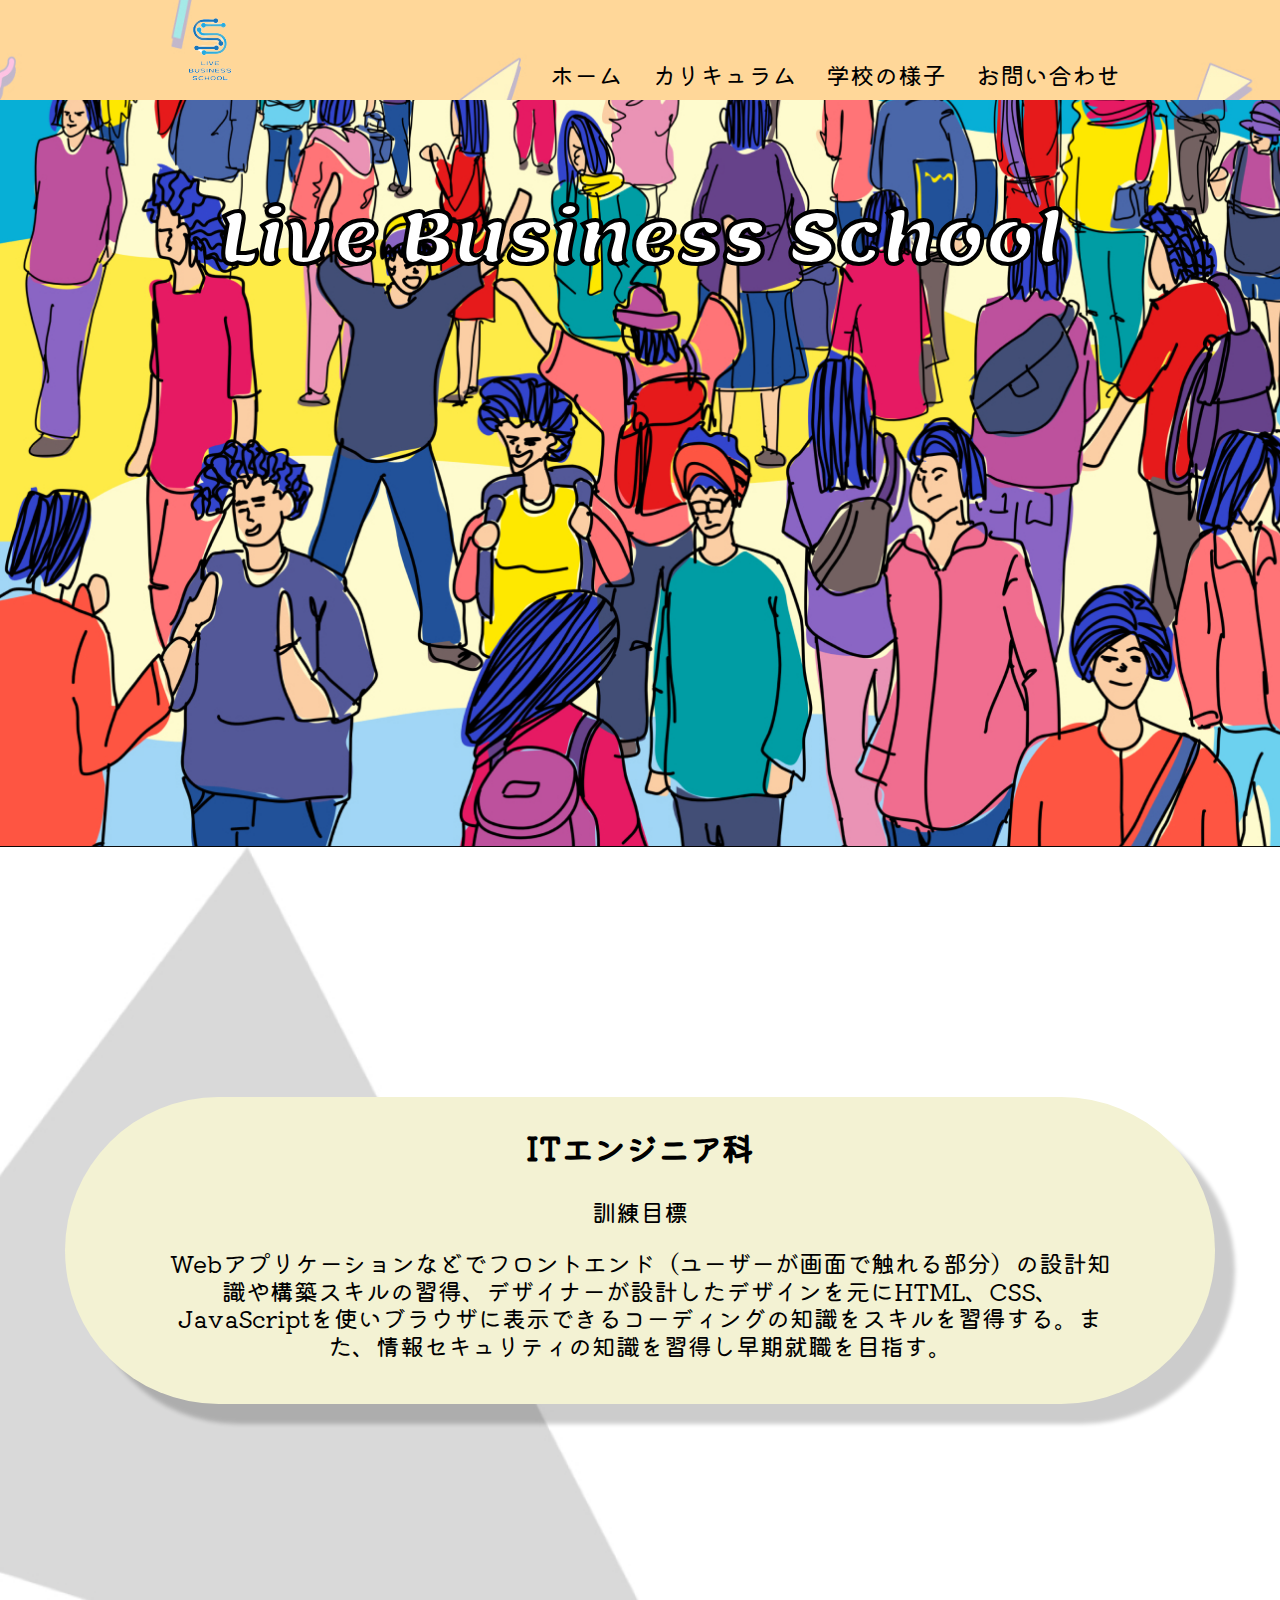
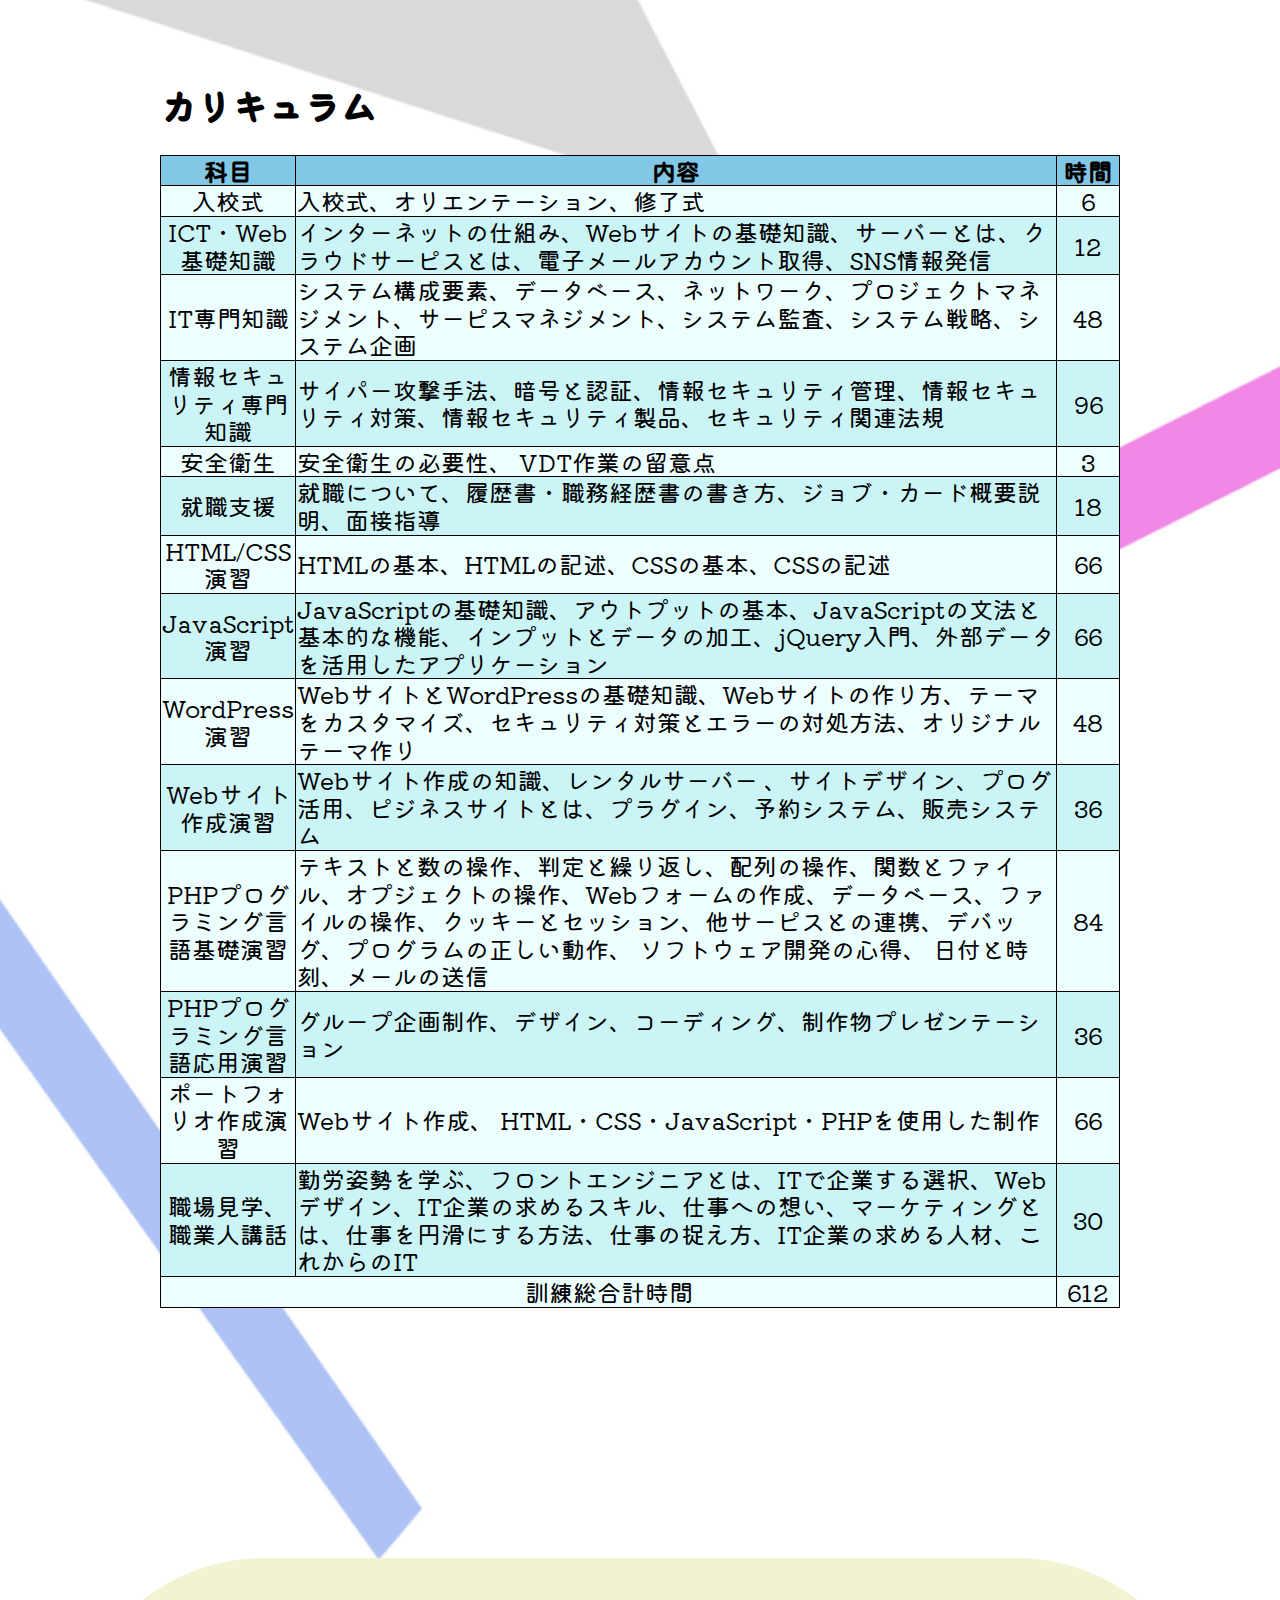
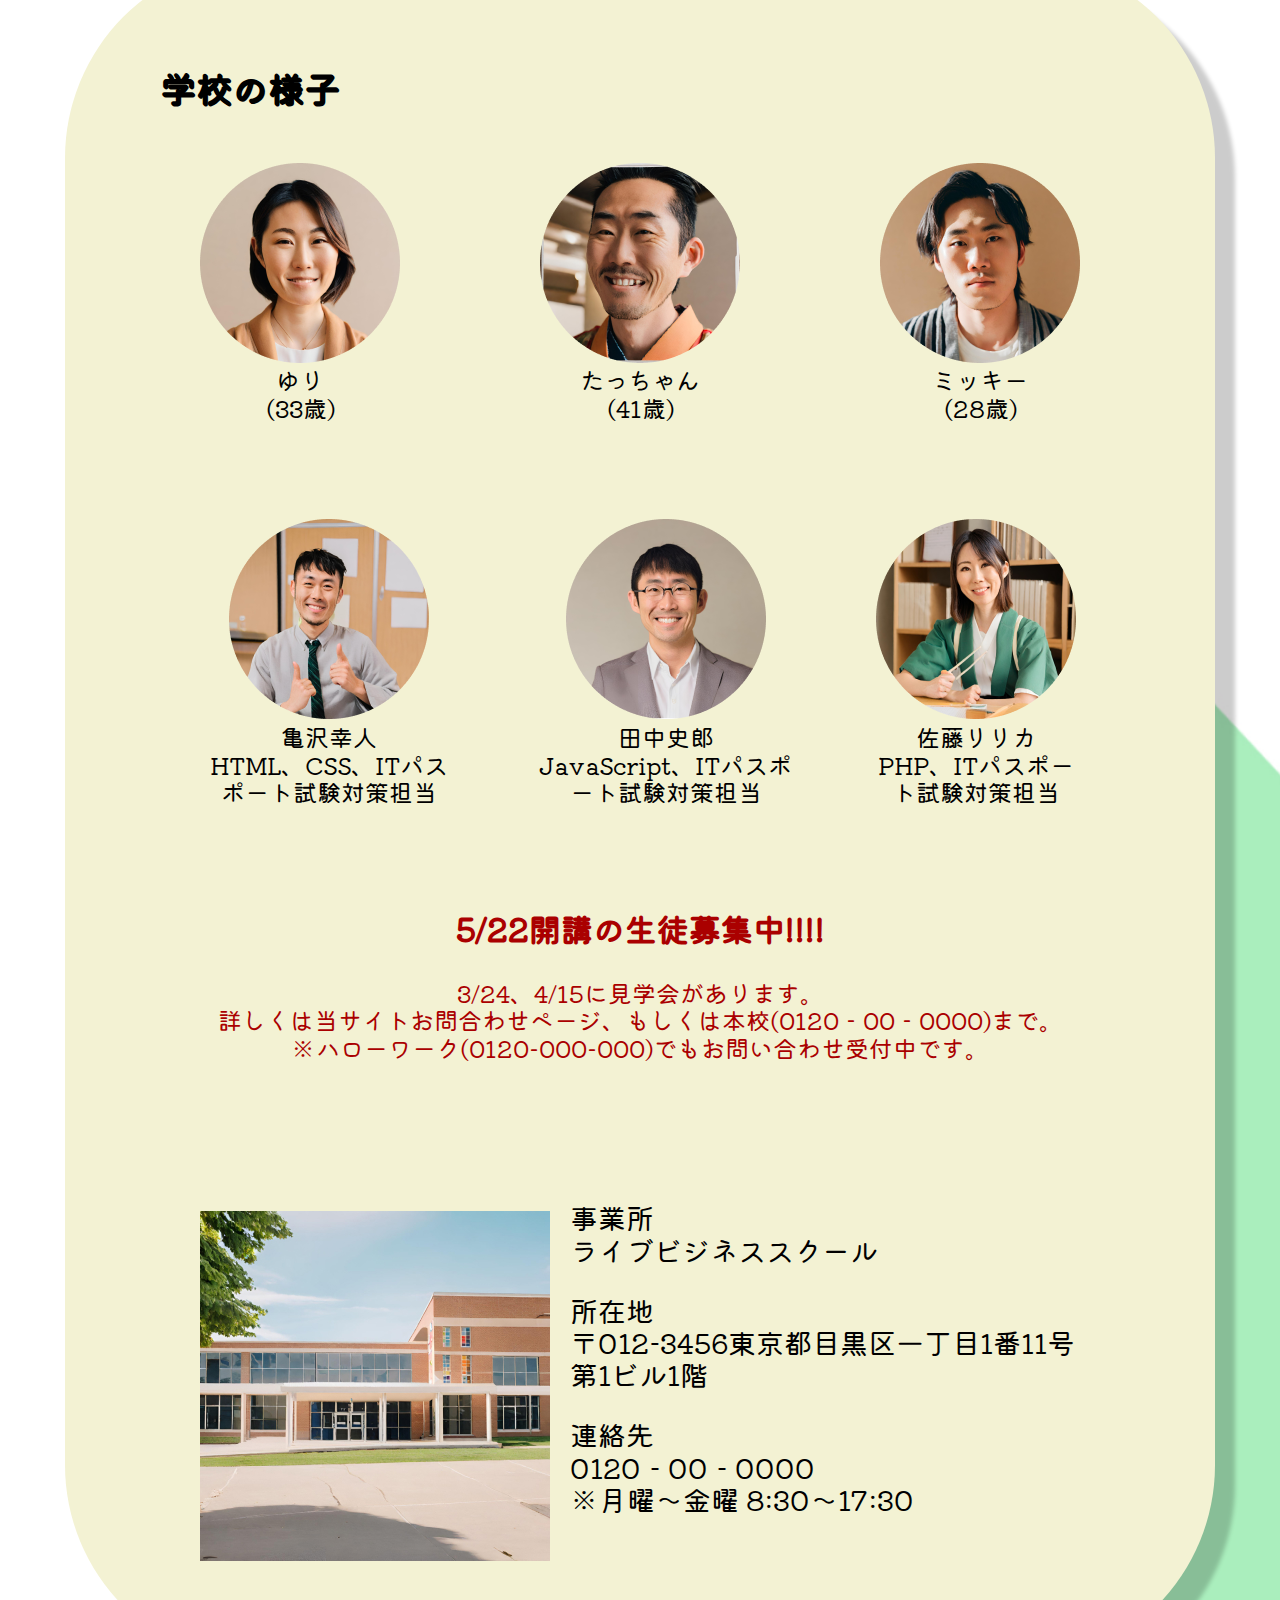
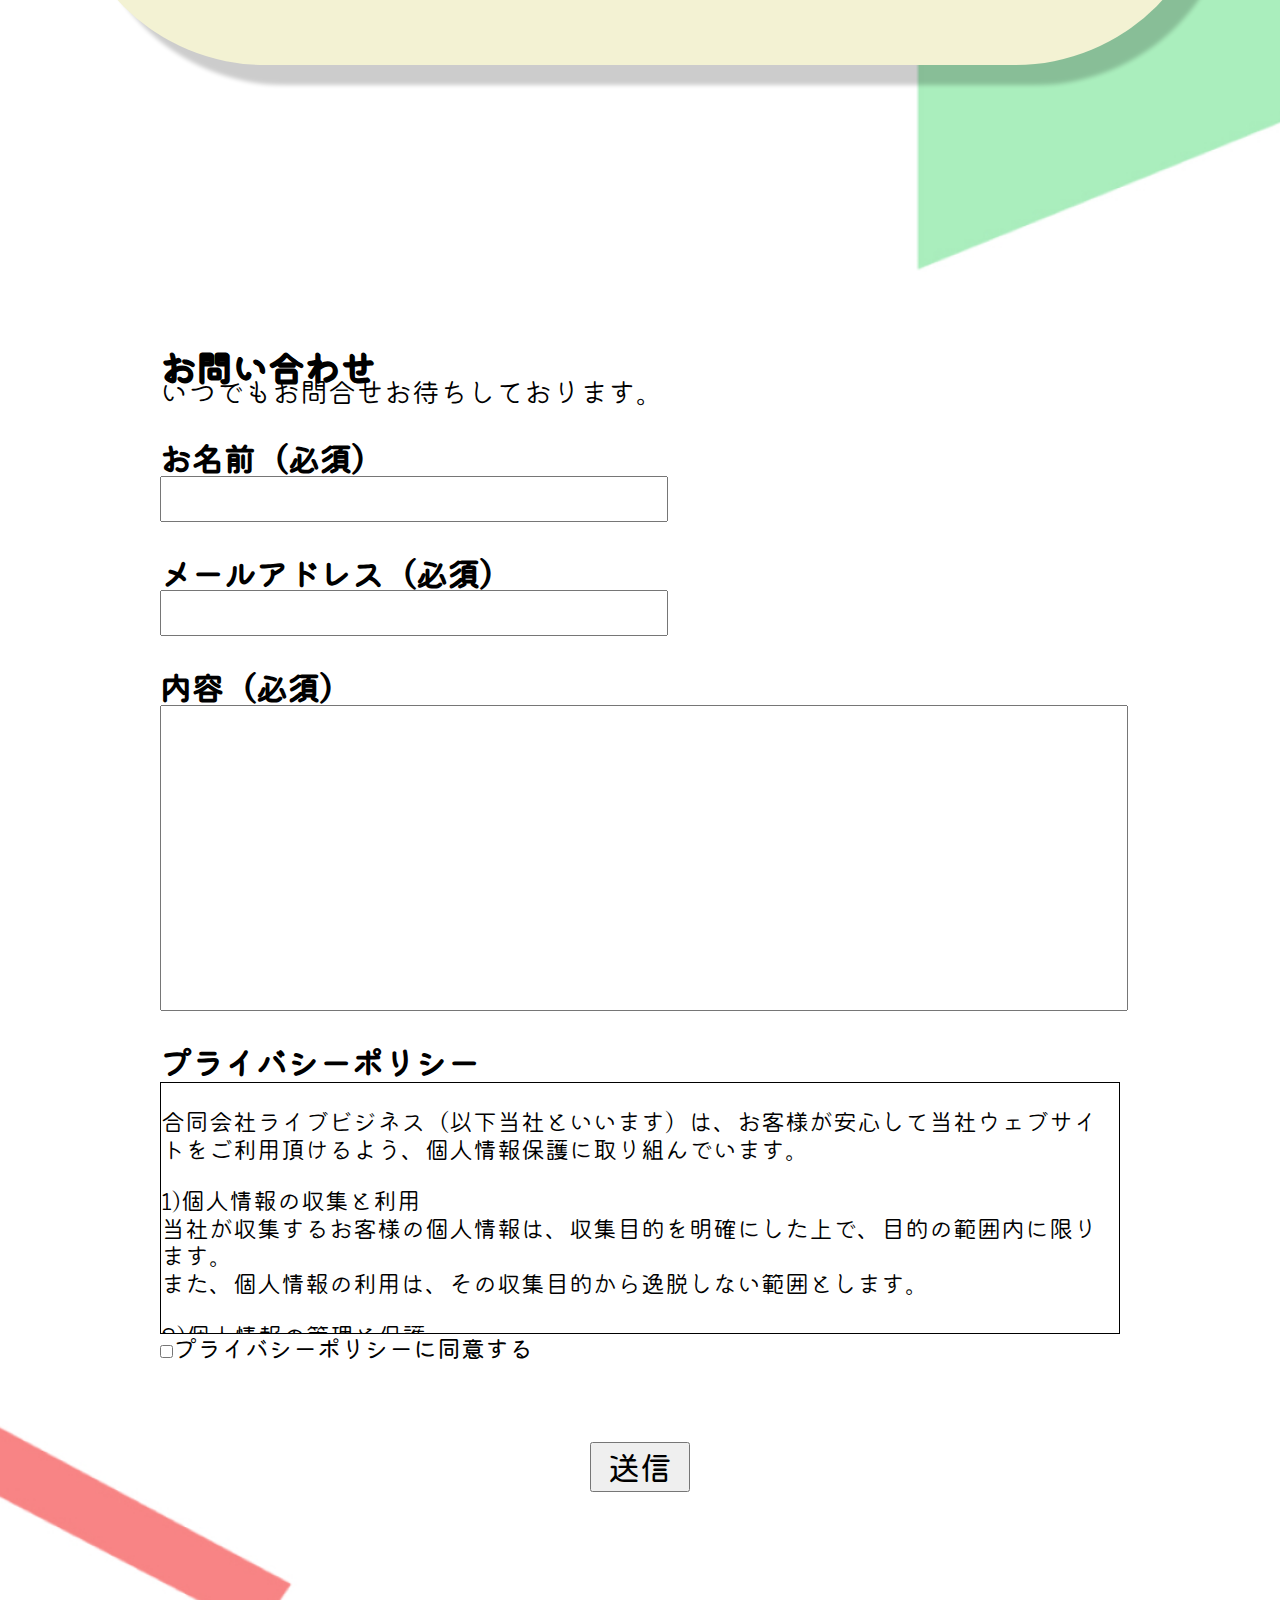
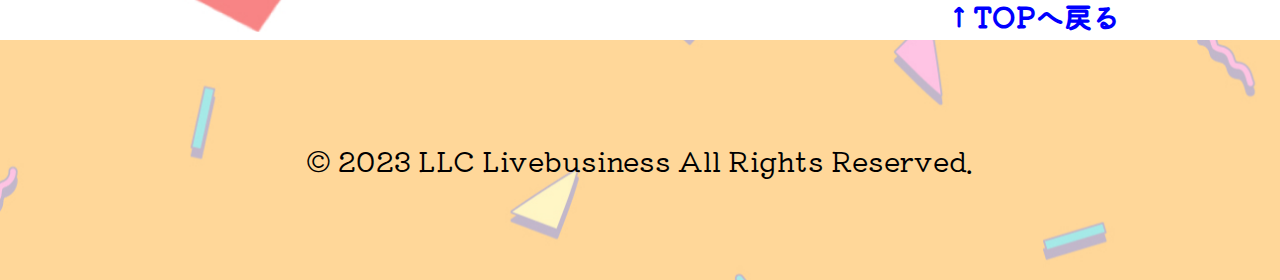
==== index.html @ 9f77c2b0 "site up" ====
<!DOCTYPE html>
<html lang="ja">

<head>
    <meta charset="UTF-8">
    <meta name="viewport" content="width=device-width, initial-scale=1.0">
    <title>ITエンジニア科</title>
    <link rel="stylesheet" href="CSS/style.css">
    <link rel="stylesheet" href="CSS/reset.css">
    <link rel="preconnect" href="https://fonts.googleapis.com">
    <link rel="preconnect" href="https://fonts.gstatic.com" crossorigin>
    <link href="https://fonts.googleapis.com/css2?family=Lemon&display=swap" rel="stylesheet">
    <link href="https://fonts.googleapis.com/css2?family=Kiwi+Maru&family=Lemon&display=swap" rel="stylesheet">
    <link rel="shortcut icon" href="image/favicon.ico">
</head>

<body>
    <header>
        <div class="header_container">
            <a href="index.html"><img class="header_logo" src="image/Rectangle_20-removebg-preview.png" alt="logo"></a>
            <nav>
                <div class="menu-toggle">&#9776;</div>
                <ul>
                    <li><a href="#">ホーム</a></li>
                    <li><a href="#curriculum">カリキュラム</a></li>
                    <li><a href="#school_environment_contents">学校の様子</a></li>
                    <li><a href="#contact">お問い合わせ</a></li>
                </ul>
            </nav>
        </div>
    </header>
    <div class="top_view">
        <h1>Live Business School</h1>
    </div>
    <main class="index_main">
        <div class="main_container">
            <div class="class_description">
                <section>
                    <h3>ITエンジニア科</h3>
                    <p>訓練目標</p>
                    <p>Webアプリケーションなどでフロントエンド（ユーザーが画面で触れる部分）の設計知識や構築スキルの習得、デザイナーが設計したデザインを元にHTML、CSS、JavaScriptを使いブラウザに表示できるコーディングの知識をスキルを習得する。また、情報セキュリティの知識を習得し早期就職を目指す。
                    </p>
                </section>
            </div>
                <div id="curriculum">
                    <h2>カリキュラム</h2>
                    <table>
                        <thead>
                            <tr>
                                <th>科目</th>
                                <th>内容</th>
                                <th>時間</th>
                            </tr>
                        </thead>
                        <tbody>
                            <tr>
                                <td>入校式</td>
                                <td>入校式、オリエンテーション、修了式</td>
                                <td>6</td>
                            </tr>
                            <tr>
                                <td>ICT・Web基礎知識</td>
                                <td>インターネットの仕組み、Webサイトの基礎知識、サーバーとは、クラウドサーピスとは、電子メールアカウント取得、SNS情報発信</td>
                                <td>12</td>
                            </tr>
                            <tr>
                                <td>IT専門知識</td>
                                <td>システム構成要素、データベース、ネットワーク、プロジェクトマネジメント、サーピスマネジメント、システム監査、システム戦略、システム企画</td>
                                <td>48</td>
                            </tr>
                            <tr>
                                <td>情報セキュリティ専門知識</td>
                                <td>サイパー攻撃手法、暗号と認証、情報セキュリティ管理、情報セキュリティ対策、情報セキュリティ製品、セキュリティ関連法規</td>
                                <td>96</td>
                            </tr>
                            <tr>
                                <td>安全衛生</td>
                                <td>安全衛生の必要性、 VDT作業の留意点</td>
                                <td>3</td>
                            </tr>
                            <tr>
                                <td>就職支援</td>
                                <td>就職について、履歴書・職務経歴書の書き方、ジョブ・カード概要説明、面接指導</td>
                                <td>18</td>
                            </tr>
                            <tr>
                                <td>HTML/CSS演習</td>
                                <td>HTMLの基本、HTMLの記述、CSSの基本、CSSの記述</td>
                                <td>66</td>
                            </tr>
                            <tr>
                                <td>JavaScript演習</td>
                                <td>JavaScriptの基礎知識、アウトプットの基本、JavaScriptの文法と基本的な機能、インプットとデータの加工、jQuery入門、外部データを活用したアプリケーション
                                </td>
                                <td>66</td>
                            </tr>
                            <tr>
                                <td>WordPress演習</td>
                                <td>WebサイトとWordPressの基礎知識、Webサイトの作り方、テーマをカスタマイズ、セキュリティ対策とエラーの対処方法、オリジナルテーマ作り</td>
                                <td>48</td>
                            </tr>
                            <tr>
                                <td>Webサイト作成演習</td>
                                <td>Webサイト作成の知識、レンタルサーバー 、サイトデザイン、プログ活用、ピジネスサイトとは、プラグイン、予約システム、販売システム</td>
                                <td>36</td>
                            </tr>
                            <tr>
                                <td>PHPプログラミング言語基礎演習</td>
                                <td>テキストと数の操作、判定と繰り返し、配列の操作、関数とファイル、オプジェクトの操作、Webフォームの作成、データベース、ファイルの操作、クッキーとセッション、他サーピスとの連携、デバッグ、プログラムの正しい動作、
                                    ソフトウェア開発の心得、 日付と時刻、メールの送信</td>
                                <td>84</td>
                            </tr>
                            <tr>
                                <td>PHPプログラミング言語応用演習</td>
                                <td>グループ企画制作、デザイン、コーディング、制作物プレゼンテーション</td>
                                <td>36</td>
                            </tr>
                            <tr>
                                <td>ポートフォリオ作成演習</td>
                                <td>Webサイト作成、 HTML・CSS・JavaScript・PHPを使用した制作</td>
                                <td>66</td>
                            </tr>
                            <tr>
                                <td>職場見学、職業人講話</td>
                                <td>勤労姿勢を学ぶ、フロントエンジニアとは、ITで企業する選択、Webデザイン、IT企業の求めるスキル、仕事への想い、マーケティングとは、仕事を円滑にする方法、仕事の捉え方、IT企業の求める人材、これからのIT
                                </td>
                                <td>30</td>
                            </tr>
                        </tbody>
                        <tfoot>
                            <tr>
                                <td colspan="2">訓練総合計時間</td>
                                <td>612</td>
                            </tr>
                        </tfoot>
                    </table>
                </div>
            <div id="school_environment">
                <div id="school_environment_contents">
                    <h2>学校の様子</h2>
                    <div class="students">
                        <a href="environment.html#student_demeanor">
                            <figure>
                                <img src="image/Ellipse 1.png" alt="yuri">
                                <figcaption>ゆり<br>(33歳)</figcaption>
                            </figure>
                            <figure>
                                <img src="image/Ellipse 2.png" alt="tacchan">
                                <figcaption>たっちゃん<br>(41歳)</figcaption>
                            </figure>
                            <figure>
                                <img src="image/Ellipse 3.png" alt="mickey">
                                <figcaption>ミッキー<br>(28歳)</figcaption>
                            </figure>
                        </a>
                    </div>
                    <div class="teachers">
                        <a href="environment.html#teacher_demeanor">
                            <figure>
                                <img src="image/Ellipse 4.png" alt="kamezawa">
                                <figcaption>亀沢幸人<br>HTML、CSS、ITパスポート試験対策担当</figcaption>
                            </figure>
                            <figure>
                                <img src="image/Ellipse 5.png" alt="tanaka">
                                <figcaption>田中史郎<br>JavaScript、ITパスポート試験対策担当</figcaption>
                            </figure>
                            <figure>
                                <img src="image/Ellipse 6.png" alt="satou">
                                <figcaption>佐藤リリカ<br>PHP、ITパスポート試験対策担当</figcaption>
                            </figure>
                        </a>
                    </div>
                    <section class="hiring">
                        <h3>5/22開講の生徒募集中!!!!</h3>
                        <p>3/24、4/15に見学会があります。<br>
                            詳しくは当サイトお問合わせページ、もしくは本校(0120‐00‐0000)まで。<br>
                            ※ハローワーク(0120-000-000)でもお問い合わせ受付中です。</p>
                    </section>
                    <div class="school_details">
                        <figure>
                            <img src="image/Rectangle 3.jpg" alt="school">
                            <figcaption>
                                <p class="first">事業所<br>
                                    ライブビジネススクール
                                </p>
                                <p>所在地<br>
                                    〒012-3456東京都目黒区一丁目1番11号第1ビル1階
                                </p>
                                <p>連絡先<br>
                                    0120‐00‐0000<br>
                                    ※月曜〜金曜 8:30〜17:30
                                </p>
                            </figcaption>
                        </figure>
                    </div>
                </div>
            </div>
            <div id="contact">
                <h2>お問い合わせ</h2>
                <p>いつでもお問合せお待ちしております。</p>
                <form action="contactpage.html" method="post" id="bolder_text" onsubmit="return validateForm()">
                    <label for="name">
                        <p>お名前（必須）<br>
                            <input id="name" type="text" name="name" required>
                        </p>
                    </label>
                    <label for="email">
                        <p>メールアドレス（必須）<br>
                            <input id="email" type="text" name="email" required>
                        </p>
                    </label>
                    <label for="text">
                        <p>内容（必須）<br>
                            <input id="text" type="text" name="text" required>
                        </p>
                    </label>
                    <div id="privacy_policy">
                        <p>プライバシーポリシー</p>
                        <div id="privacy_policy_text">
                            <p>合同会社ライブビジネス（以下当社といいます）は、お客様が安心して当社ウェブサイトをご利用頂けるよう、個人情報保護に取り組んでいます。</p>
                            <p>1&rpar;個人情報の収集と利用<br>
                                当社が収集するお客様の個人情報は、収集目的を明確にした上で、目的の範囲内に限ります。<br>
                                また、個人情報の利用は、その収集目的から逸脱しない範囲とします。</p>
                            <p>2&rpar;個人情報の管理と保護<br>
                                個人情報の管理は、厳重に行うこととし、お客様にご承諾頂いた場合を除き第三者に対しデータを開示・提供することはしません。<br>
                                また個人情報に関する不正アクセス、紛失、改竄、漏洩を防ぐための適切な処置を行います。</p>
                            <p>3&rpar;準拠法等<br>
                                当社は、当社が保有する個人情報に関して適用される法令、規範を遵守します。</p>
                            <p>4&rpar;個人情報保護管理体制および仕組みの継続的な改善<br>
                                当社では、個人情報保護に関する管理の体制と仕組みについて継続的改善を実施します。</p>
                            <p>2023年11月<br>
                                代表社員 久黒悠
                            </p>
                        </div>
                        <label for="privacy_agree">
                            <input id="privacy_agree" type="checkbox" name="agree" value="1">プライバシーポリシーに同意する
                        </label>
                        <span id="privacyError" class="error-message"></span>
                    </div>
                    <input id="submit" type="submit" value="送信">
                </form>
            </div>
        </div>
        <div id="scroll_top">
            <a href="#">
                <p>↑TOPへ戻る</p>
            </a>
        </div>
    </main>
    <footer>
        <p>&copy; 2023 LLC Livebusiness All Rights Reserved.</>
    </footer>
    <script src="js/script.js"></script>
</body>

</html>
---- CSS/style.css ----
/* スマホサイズ（767px以下）、タブレットサイズ（768px～1150px）、PCサイズ（1151px以上）にて構成 */

/* 幅1151px以上 */
@media (min-width: 1151px) {

    body {
        width: 100%;
        font-family: 'Kiwi Maru';
        color: #000000;
        font-size: 24px;
        margin: 0;
        padding: 0;
    }

    h2 {
        font-size: 36px;
        font-weight: medium;
        text-shadow: 1px 1px 0 #000000;
    }

    h3 {
        font-size: 32px;
    }

    h4 {
        font-size: 28px;
    }

    header {
        width: 100%;
        min-width: 1151px;
        height: 100px;
        background-image: url(../image/Rectangle\ 25.jpg);
        background-size: 100% 100px;
        background-repeat: no-repeat;
        position: fixed;
        top: 0;
    }

    .header_container {
        width: 960px;
        margin-left: auto;
        margin-right: auto;
        display: flex;
        align-items: flex-end;
        justify-content: space-between;
    }

    .header_logo {
        width: 100px;
        height: 100px;
    }

    .menu-toggle {
        display: none;
        /* ハンバーガーアイコンを非表示にする */
    }

    nav ul {
        list-style-type: none;
        margin-bottom: 15px;
        padding: 0;
        display: flex;
    }

    nav ul li {
        margin-left: 30px;
    }

    nav ul li a {
        color: inherit;
        text-decoration: none;
        transition: color 0.3s ease;
    }

    nav ul li a:hover {
        color: #00a7aa;
    }

    .top_view {
        min-width: 1151px;
        width: 100%;
        height: 800px;
        background-image: url(../image/Rectangle\ 1.jpg);
        background-size: cover;
        background-repeat: no-repeat;
    }

    .top_view h1 {
        font-family: 'Lemon';
        font-size: 70px;
        color: #FFFFFF;
        -webkit-text-stroke: 2px #000000;
        padding-top: 150px;
        text-align: center;
    }

    .index_main {
        width: 100%;
        height: auto;
        background-image: url(../image/Rectangle\ 26.jpg);
        background-size: cover;
        background-repeat: no-repeat;
    }

    .main_container {
        display: flex;
        flex-direction: column;
        align-items: center;
        margin-left: auto;
        margin-right: auto;
    }

    .class_description {
        width: 1150px;
        height: auto;
        border-radius: 200px;
        background-color: #F3F2D3;
        margin-top: 250px;
        box-shadow: 20px 20px 4px rgba(0, 0, 0, 0.2);
        margin-bottom: 250px;
        padding-bottom: 20px;
    }

    .class_description section {
        width: 960px;
        text-align: center;
        margin-left: auto;
        margin-right: auto;
    }

    #curriculum {
        width: 960px;
        margin-left: auto;
        margin-right: auto;
        padding-top: 80px;
        margin-top: -80px;
        margin-bottom: 250px;
    }

    #curriculum table {
        border-collapse: collapse;
    }

    #curriculum table th,
    td {
        border: 1px solid #000000;
    }

    #curriculum table th {
        background-color: #82C7E5;
    }

    tr:nth-child(even) {
        background-color: #CBF4F6;
    }

    tr:nth-child(odd) {
        background-color: #EDFEFF;
    }

    th:nth-child(odd),
    td:nth-child(odd) {
        text-align: center;
        width: 60px;
    }

    #curriculum table tfoot {
        text-align: center;
    }

    #school_environment {
        width: 1150px;
        height: auto;
        border-radius: 200px;
        background-color: #F3F2D3;
        box-shadow: 20px 20px 4px rgba(0, 0, 0, 0.2);
        margin-bottom: 250px;
        padding-top: 80px;
        padding-bottom: 80px;
    }

    #school_environment_contents {
        width: 960px;
        margin-left: auto;
        margin-right: auto;
        padding-top: 100px;
        margin-top: -100px;
    }

    .students a,
    .teachers a {
        display: flex;
        align-items: flex-start;
        justify-content: space-between;
        color: inherit;
        text-decoration: none;
        transition: color 0.3s ease;
        text-align: center;
    }

    .teachers {
        margin-top: 50px;
    }

    .students a:hover,
    .teachers a:hover {
        color: #aa009c;
    }

    .hiring {
        color: #aa0000;
        margin-top: 80px;
        text-align: center;
    }

    .school_details {
        margin-top: 150px;
    }

    .school_details figure {
        display: flex;
        align-items: flex-start;
        justify-content: space-between;
    }

    .school_details figure img {
        margin-right: 20px;
    }

    .school_details figure figcaption p {
        font-size: 28px;
    }

    .first {
        margin-top: -10px;
    }

    #contact {
        width: 960px;
        margin-left: auto;
        margin-right: auto;
        padding-top: 80px;
        margin-top: -80px;
    }

    #contact h2 {
        margin-bottom: -40px;
    }

    #contact p {
        font-size: 28px;
        font-weight: lighter;
    }

    #bolder_text label p {
        font-size: 32px;
        font-weight: bolder;
    }

    label p input {
        font-size: 24px;
        width: 500px;
        height: 40px;
    }

    #text {
        width: 960px;
        height: 300px;
    }

    #privacy_policy p {
        font-size: 32px;
        font-weight: bolder;
    }

    #privacy_policy_text {
        margin-top: -30px;
        border: 1px solid #000000;
        height: 250px;
        overflow: auto;
    }

    #privacy_policy_text p {
        font-size: 24px;
        font-weight: lighter;
    }

    .error-message {
        color: red;
    }

    #submit {
        font-size: 32px;
        width: 100px;
        height: 50px;
        display: block;
        margin: 80px auto;
    }

    .index_main #scroll_top {
        width: 960px;
        text-align: right;
        margin-left: auto;
        margin-right: auto;
    }

    #scroll_top a {
        color: #0000ff;
        text-decoration: none;
    }

    #scroll_top a p {
        font-size: 28px;
        font-weight: bold;
    }

    footer {
        width: 100%;
        height: 240px;
        background-image: url(../image/Rectangle\ 27.jpg);
        background-size: cover;
        background-repeat: no-repeat;
        display: flex;
        align-items: center;
        justify-content: center;
        text-align: center;
        font-size: 28px;
        margin-top: -20px;
    }

    /* indexpageここまで */

    /* environmentpageここから */
    .environment_main {
        padding-top: 100px;
        width: 100%;
        height: auto;
        background-image: url(../image/Rectangle\ 26.jpg);
        background-size: 100%;
        background-repeat: no-repeat;
    }

    .environment_main h1 {
        font-family: 'Lemon';
        font-size: 70px;
        -webkit-text-stroke: 2px #000000;
        color: #041DFE;
        text-align: center;
        padding-top: 80px;
    }

    #student_demeanor {
        padding-top: 80px;
    }

    .student_demeanor {
        width: 1150px;
        height: auto;
        border-radius: 200px;
        background-color: #AAE9FF;
        box-shadow: 20px 20px 4px rgba(0, 0, 0, 0.2);
        margin-bottom: 250px;
        padding-bottom: 50px;
    }

    .demeanor_contents {
        width: 960px;
        margin-left: auto;
        margin-right: auto;
        padding-top: 80px;
    }

    .demeanor_contents h2 {
        margin-bottom: -20px;
    }

    .demeanor_contents figure {
        display: flex;
        margin-left: 0;
        margin-right: 0;
    }

    .demeanor_contents figure img {
        width: 300px;
        height: 300px;
        margin-top: auto;
        margin-bottom: auto;
    }

    .demeanor_contents figure img:nth-child(odd) {
        margin-right: 60px;
    }

    .demeanor_contents figure img:nth-child(even) {
        margin-left: 60px;
    }

    .demeanor_contents figure figcaption ul li {
        margin-bottom: 10px;
    }

    #teacher_demeanor {
        padding-top: 0;
    }

    .teacher_demeanor {
        width: 1150px;
        height: auto;
        border-radius: 200px;
        background-color: #EDB0E7;
        box-shadow: 20px 20px 4px rgba(0, 0, 0, 0.2);
        padding-bottom: 50px;
    }

    #teacher_demeanor div figure {
        margin-bottom: 70px;
    }

    .environment_main #scroll_top {
        width: 960px;
        text-align: right;
        margin-left: auto;
        margin-right: auto;
        margin-top: 250px;
    }

    /* contactpage */
    .contact_message {
        min-width: 1151px;
        width: 100%;
        margin-top: 100px;
        /* padding-bottom: 240px; */
        display: flex;
        flex-direction: column;
        justify-content: center;
        align-items: center;
    }

    .contactpage html,
    .contactpage body {
        height: 100%;
        margin: 0;
        padding: 0;
    }

    .contactpage body {
        min-height: 100%;
        position: relative;
        display: flex;
        justify-content: center;
        align-items: center;
    }

    .contactpage footer {
        position: absolute;
        bottom: 0;
        width: 100%;
        height: 240px;
    }
}


/* 幅768px～1150pxの場合 */
@media (max-width: 1150px) and (min-width: 768px) {
    body {
        width: 100%;
        font-family: 'Kiwi Maru';
        color: #000000;
        font-size: 20px;
        margin: 0;
        padding: 0;
    }

    h2 {
        font-size: 32px;
        font-weight: medium;
        text-shadow: 1px 1px 0 #000000;
    }

    h3 {
        font-size: 28px;
    }

    h4 {
        font-size: 24px;
    }

    header {
        height: 100px;
        max-width: 1150px;
        min-width: 768px;
        width: 100%;
        background-image: url(../image/Rectangle\ 25.jpg);
        background-size: 100% 100px;
        background-repeat: no-repeat;
        position: fixed;
        top: 0;
    }

    .header_container {
        /* 768pxにすべて収まるように、668pxに設定 */
        width: 668px;
        margin-left: auto;
        margin-right: auto;
        display: flex;
        align-items: flex-end;
        justify-content: space-between;
    }

    .header_logo {
        width: 100px;
        height: 100px;
    }

    .menu-toggle {
        display: none;
        /* ハンバーガーアイコンを非表示にする */
    }

    nav ul {
        list-style-type: none;
        margin-bottom: 15px;
        padding: 0;
        display: flex;
    }

    nav ul li {
        margin-left: 30px;
    }

    nav ul li a {
        color: inherit;
        text-decoration: none;
        transition: color 0.3s ease;
    }

    nav ul li a:hover {
        color: #00a7aa;
    }

    .top_view {
        height: 500px;
        max-width: 1150px;
        min-width: 768px;
        width: 100%;
        background-image: url(../image/Rectangle\ 1.jpg);
        background-size: cover;
        background-repeat: no-repeat;
        margin-bottom: 100px;
    }

    .top_view h1 {
        font-family: 'Lemon';
        font-size: 66px;
        color: #FFFFFF;
        -webkit-text-stroke: 2px #000000;
        padding-top: 150px;
        text-align: center;
    }

    .index_main {
        width: 100%;
        height: auto;
        background-image: url(../image/Rectangle\ 26.jpg);
        background-size: cover;
        background-repeat: no-repeat;
    }

    .main_container {
        display: flex;
        flex-direction: column;
        align-items: center;
        margin-left: auto;
        margin-right: auto;
    }

    .class_description {
        width: 768px;
        height: auto;
        border-radius: 200px;
        background-color: #F3F2D3;
        box-shadow: 20px 20px 4px rgba(0, 0, 0, 0.2);
        margin-bottom: 100px;
    }

    .class_description section {
        width: 668px;
        text-align: center;
        margin-left: auto;
        margin-right: auto;
    }

    #curriculum {
        width: 668px;
        margin-left: auto;
        margin-right: auto;
        padding-top: 80px;
        margin-top: -80px;
        margin-bottom: 100px;
    }

    #curriculum table {
        border-collapse: collapse;
    }

    #curriculum table th,
    td {
        border: 1px solid #000000;
    }

    #curriculum table th {
        background-color: #82C7E5;
    }

    tr:nth-child(even) {
        background-color: #CBF4F6;
    }

    tr:nth-child(odd) {
        background-color: #EDFEFF;
    }

    th:nth-child(odd),
    td:nth-child(odd) {
        text-align: center;
        width: 60px;
    }

    #curriculum table tfoot {
        text-align: center;
    }

    #school_environment {
        width: 768px;
        height: auto;
        border-radius: 150px;
        background-color: #F3F2D3;
        box-shadow: 20px 20px 4px rgba(0, 0, 0, 0.2);
        margin-bottom: 100px;
        padding-top: 40px;
        padding-bottom: 30px;
    }

    #school_environment_contents {
        width: 668px;
        margin-left: auto;
        margin-right: auto;
        padding-top: 70px;
        margin-top: -70px;
    }

    .students a,
    .teachers a {
        display: flex;
        flex-wrap: wrap;
        align-items: flex-start;
        justify-content: space-between;
        color: inherit;
        text-decoration: none;
        transition: color 0.3s ease;
        text-align: center;
        padding: 0;
        margin: 0;
    }

    .teachers {
        margin-top: 50px;
    }

    .students a figure,
    .teachers a figure {
        width: calc(33.33% - 20px);
        margin: 0 10px;
    }

    .students a figure img,
    .teachers a figure img {
        width: 90%;
    }

    .students a:hover,
    .teachers a:hover {
        color: #aa009c;
    }

    .hiring {
        color: #aa0000;
        margin-top: 80px;
        text-align: center;
    }

    .hiring p {
        font-size: 18px;
        margin-top: -10px;
    }

    .school_details {
        margin-top: 100px;
    }

    .school_details figure {
        display: flex;
        align-items: flex-start;
        justify-content: space-between;
    }

    .school_details figure img {
        width: 40%;
        margin-right: 20px;
    }

    .school_details figure figcaption p {
        font-size: 22px;
    }

    .first {
        margin-top: -10px;
    }

    #contact {
        width: 668px;
        margin-left: auto;
        margin-right: auto;
        padding-top: 70px;
        margin-top: -70px;
    }

    #contact h2 {
        margin-bottom: -40px;
    }

    #contact p {
        font-size: 24px;
        font-weight: lighter;
        padding-top: 10px;
    }

    #bolder_text label p {
        font-size: 28px;
        font-weight: bolder;
    }

    label p input {
        font-size: 20px;
        width: 500px;
        height: 36px;
    }

    #text {
        width: 668px;
        height: 500px;
    }

    #privacy_policy p {
        font-size: 28px;
        font-weight: bolder;
    }

    #privacy_policy_text {
        margin-top: -30px;
        border: 1px solid #000000;
        height: 250px;
        overflow: auto;
    }

    #privacy_policy_text p {
        font-size: 20px;
        font-weight: lighter;
    }

    .error-message {
        color: red;
    }

    #submit {
        font-size: 28px;
        width: 80px;
        height: 46px;
        display: block;
        margin: 80px auto;
    }

    .index_main #scroll_top {
        width: 668px;
        text-align: right;
        margin-left: auto;
        margin-right: auto;
        margin-top: 100px;
    }

    #scroll_top a {
        color: #0000ff;
        text-decoration: none;
    }

    #scroll_top a p {
        font-size: 24px;
        font-weight: bold;
    }

    footer {
        width: 100%;
        height: 240px;
        background-image: url(../image/Rectangle\ 27.jpg);
        background-size: cover;
        background-repeat: no-repeat;
        display: flex;
        align-items: center;
        justify-content: center;
        text-align: center;
        font-size: 24px;
        margin-top: -20px;
    }

    /* indexpageここまで */

    /* environmentpageここから */
    .environment_main {
        padding-top: 100px;
        max-width: 1150px;
        min-width: 768px;
        width: 100%;
        height: auto;
        background-image: url(../image/Rectangle\ 26.jpg);
        background-size: cover;
        background-repeat: no-repeat;
    }

    .environment_main h1 {
        font-family: 'Lemon';
        font-size: 70px;
        -webkit-text-stroke: 2px #000000;
        color: #041DFE;
        text-align: center;
        padding-top: 80px;
        margin-bottom: 100px;
    }

    #student_demeanor {
        padding-top: 50px;
    }

    .student_demeanor {
        width: 768px;
        height: auto;
        border-radius: 150px;
        background-color: #AAE9FF;
        box-shadow: 20px 20px 4px rgba(0, 0, 0, 0.2);
        padding-bottom: 50px;
        margin-bottom: 120px;
    }

    .demeanor_contents {
        width: 668px;
        margin-left: auto;
        margin-right: auto;
        padding-top: 40px;
    }

    .demeanor_contents h2 {
        margin-bottom: -50px;
    }

    .demeanor_contents figure {
        display: flex;
        margin-left: 0;
        margin-right: 0;
    }

    .demeanor_contents figure img {
        width: 250px;
        height: 250px;
        margin-top: auto;
        margin-bottom: auto;
    }

    .demeanor_contents figure img:nth-child(odd) {
        margin-right: 30px;
    }

    .demeanor_contents figure img:nth-child(even) {
        margin-left: 30px;
    }

    .demeanor_contents figure figcaption ul li {
        margin-bottom: 10px;
    }

    #teacher_demeanor {
        padding-top: 30px;
    }

    .teacher_demeanor {
        width: 768px;
        height: auto;
        border-radius: 150px;
        background-color: #EDB0E7;
        box-shadow: 20px 20px 4px rgba(0, 0, 0, 0.2);
        padding-bottom: 50px;
    }

    .environment_main #scroll_top {
        width: 668px;
        text-align: right;
        margin-left: auto;
        margin-right: auto;
        margin-top: 250px;
    }

    /* contactpage */
    .contact_message {
        min-width: 768px;
        max-width: 1150px;
        width: 100%;
        margin-top: 100px;
        /* padding-bottom: 240px; */
        display: flex;
        flex-direction: column;
        justify-content: center;
        align-items: center;
    }

    .contactpage html,
    .contactpage body {
        height: 100%;
        margin: 0;
        padding: 0;
    }

    .contactpage body {
        min-height: 100%;
        position: relative;
        display: flex;
        justify-content: center;
        align-items: center;
    }

    .contactpage footer {
        position: absolute;
        bottom: 0;
        width: 100%;
        height: 240px;
    }
}

/* 幅767px以下 */
@media (max-width:767px) {
    body {
        width: 100%;
        font-family: 'Kiwi Maru';
        color: #000000;
        font-size: 16px;
        margin: 0;
        padding: 0;
    }

    img {
        max-width: 100%;
    }

    h2 {
        font-size: 28px;
        font-weight: medium;
        text-shadow: 1px 1px 0 #000000;
    }

    h3 {
        font-size: 24px;
    }

    h4 {
        font-size: 20px;
    }

    header {
        height: 80px;
        max-width: 767px;
        width: 100%;
        background-image: url(../image/Rectangle\ 25.jpg);
        background-size: 100% 80px;
        background-repeat: no-repeat;
        position: fixed;
        top: 0;
        z-index: 1000;
    }

    .header_container {
        display: flex;
        justify-content: space-between;
    }

    .header_logo {
        width: 80px;
        height: 80px;
    }

    .menu-toggle {
        display: block;
        font-size: 40px;
        cursor: pointer;
        color: #20a4e1;
    }

    nav ul {
        display: none;
        /* 最初は非表示 */
        flex-direction: column;
        position: absolute;
        left: 0;
        background-color: #fff;
        box-shadow: 0 2px 5px rgba(0, 0, 0, 0.1);
        max-width: 767px;
        width: 100%;
        list-style-type: none;
    }

    nav ul li {
        margin: 0;
        text-align: center;
    }

    nav ul li a {
        color: inherit;
        transition: color 0.3s ease;
    }

    nav ul li a:hover {
        color: #00a7aa;
    }

    .top_view {
        height: 300px;
        max-width: 767px;
        width: 100%;
        background-image: url(../image/Rectangle\ 1.jpg);
        background-size: cover;
        background-repeat: no-repeat;
        margin-bottom: 50px;
    }

    .top_view h1 {
        font-family: 'Lemon';
        font-size: 50px;
        color: #FFFFFF;
        -webkit-text-stroke: 2px #000000;
        padding-top: 80px;
        text-align: center;
    }

    .index_main {
        width: 100%;
        height: auto;
        background-image: url(../image/Rectangle\ 26.jpg);
        background-size: cover;
        background-repeat: no-repeat;
    }

    .main_container {
        display: flex;
        flex-direction: column;
        align-items: center;
        max-width: 767px;
        width: 100%;
        margin: 0 auto;
    }

    .class_description {
        max-width: 375px;
        width: 100%;
        height: auto;
        border-radius: 150px;
        background-color: #F3F2D3;
        box-shadow: 20px 20px 4px rgba(0, 0, 0, 0.2);
        padding-top: 10px;
        padding-bottom: 30px;
        margin-left: auto;
        margin-right: auto;
        margin-bottom: 30px;
    }

    .class_description section {
        max-width: 330px;
        width: 100%;
        text-align: center;
        margin-left: auto;
        margin-right: auto;
    }

    #curriculum {
        max-width: 100%;
        width: 350px;
        margin-left: auto;
        margin-right: auto;
        padding-top: 80px;
        margin-top: -80px;
        margin-bottom: 60px;
    }

    #curriculum table {
        border-collapse: collapse;
    }

    #curriculum table th,
    td {
        border: 1px solid #000000;
    }

    #curriculum table th {
        background-color: #82C7E5;
    }

    tr:nth-child(even) {
        background-color: #CBF4F6;
    }

    tr:nth-child(odd) {
        background-color: #EDFEFF;
    }

    th:nth-child(odd),
    td:nth-child(odd) {
        text-align: center;
        width: 60px;
    }

    #curriculum table tfoot {
        text-align: center;
    }

    #school_environment {
        max-width: 100%;
        width: 375px;
        height: auto;
        border-radius: 80px;
        background-color: #F3F2D3;
        box-shadow: 20px 20px 4px rgba(0, 0, 0, 0.2);
        margin-bottom: 30px;
        padding-bottom: 20px;
    }

    #school_environment_contents {
        width: 350px;
        margin-left: auto;
        margin-right: auto;
        padding-top: 70px;
        margin-top: -70px;
    }

    #school_environment_contents h2 {
        margin-bottom: 0;
        margin-left: 20px;
    }

    .students a,
    .teachers a {
        color: inherit;
        text-decoration: none;
        transition: color 0.3s ease;
        text-align: center;
    }

    .students a figure,
    .teachers a figure {
        width: 50%;
        box-sizing: border-box;
        float: left;
        padding: 10px;
        margin: auto 0;
    }

    .students a:hover,
    .teachers a:hover {
        color: #aa009c;
    }

    .hiring {
        color: #aa0000;
        padding-top: 10px;
        text-align: center;
        clear: left;
    }

    .hiring p {
        font-size: 14px;
        margin-top: -10px;
    }

    .school_details {
        margin-top: 50px;
    }

    .school_details figure figcaption p {
        font-size: 18px;
    }

    #contact {
        max-width: 100%;
        width: 350px;
        margin-left: auto;
        margin-right: auto;
        padding-top: 70px;
        margin-top: -70px;
    }

    #contact h2 {
        margin-bottom: -20px;
    }

    #bolder_text label p {
        font-size: 20px;
        font-weight: bolder;
    }

    label p input {
        font-size: 18px;
        width: 350px;
        height: 26px;
    }

    #text {
        width: 350px;
        height: 300px;
    }

    #privacy_policy p {
        font-size: 20px;
        font-weight: bolder;
    }

    #privacy_policy_text {
        margin-top: -20px;
        border: 1px solid #000000;
        height: 100px;
        overflow: auto;
    }

    #privacy_policy_text p {
        font-size: 16px;
        font-weight: lighter;
    }

    .error-message {
        color: red;
    }

    #submit {
        font-size: 22px;
        display: block;
        margin: 40px auto;
    }

    .index_main #scroll_top {
        max-width: 100%;
        width: 350px;
        text-align: right;
        margin-left: auto;
        margin-right: auto;
    }

    #scroll_top a {
        color: #0000ff;
        text-decoration: none;
    }

    #scroll_top a p {
        font-size: 20px;
        font-weight: bold;
    }

    footer {
        max-width: 100%;
        width: 100%;
        height: 100px;
        background-image: url(../image/Rectangle\ 27.jpg);
        background-size: cover;
        background-repeat: no-repeat;
        display: flex;
        align-items: center;
        justify-content: center;
        text-align: center;
        font-size: 20px;
        margin-top: -20px;
    }

    /* indexpageここまで */

    /* environmentpageここから */
    .environment_main {
        padding-top: 80px;
        max-width: 767px;
        width: 100%;
        height: auto;
        background-image: url(../image/Rectangle\ 26.jpg);
        background-size: cover;
        background-repeat: no-repeat;
    }

    .environment_main h3 {
        font-size: 18px;
        width: 50%;
    }

    .environment_main h1 {
        font-family: 'Lemon';
        font-size: 50px;
        -webkit-text-stroke: 2px #000000;
        color: #041DFE;
        text-align: center;
        padding-top: 50px;
        max-width: 100%;
    }

    #student_demeanor {
        padding-top: 50px;
    }

    .student_demeanor {
        max-width: 100%;
        width: 375px;
        height: auto;
        border-radius: 80px;
        background-color: #AAE9FF;
        box-shadow: 20px 20px 4px rgba(0, 0, 0, 0.2);
        padding-bottom: 30px;
        margin-bottom: 10px;
    }

    .demeanor_contents {
        max-width: 100%;
        width: 350px;
        margin-left: auto;
        margin-right: auto;
    }

    .demeanor_contents h2 {
        margin-left: 30px;
    }

    .demeanor_contents figure {
        position: relative;
    }

    .demeanor_contents figure .first_student_img {
        position: absolute;
        top: -50px;
        right: 10px;
        width: 33%;
        padding: 10px;
        margin-top: 20px;
    }

    .demeanor_contents figure .student_img {
        position: absolute;
        top: -33px;
        right: 10px;
        width: 33%;
        padding: 10px;
        margin-top: 20px;
    }

    .demeanor_contents figure .first_teacher_img {
        position: absolute;
        top: -10px;
        right: 10px;
        width: 33%;
        padding: 10px;
        margin-top: 20px;
    }

    .demeanor_contents figure .teacher_img {
        position: absolute;
        top: -20px;
        right: 10px;
        width: 33%;
        padding: 10px;
        margin-top: 20px;
    }

    .demeanor_contents figure figcaption ul {
        margin-left: -20px;
    }

    #teacher_demeanor {
        padding-top: 50px;
    }

    .teacher_demeanor {
        max-width: 100%;
        width: 375px;
        height: auto;
        border-radius: 80px;
        background-color: #EDB0E7;
        box-shadow: 20px 20px 4px rgba(0, 0, 0, 0.2);
        padding-bottom: 20px;
        padding-top: 10px;
    }

    .environment_main #scroll_top {
        max-width: 100%;
        width: 350px;
        text-align: right;
        margin-left: auto;
        margin-right: auto;
        margin-top: 50px;
    }

    /* contactpage */
    .contactpage {
        display: flex;
        flex-direction: column;
        min-height: 100vh;
    }

    .contact_message {
        max-width: 767px;
        width: 100%;
        margin-top: 80px;
        display: flex;
        flex-direction: column;
        justify-content: center;
        align-items: center;
    }

    .contactpage html,
    .contactpage body {
        margin: 0;
        padding: 0;
    }

    /* .contactpage body {
        min-height: 100%;
        position: relative;
        display: flex;
        justify-content: center;
        align-items: center;
    } */

    .contactpage footer {
        /* position: absolute;
        bottom: 0;
        width: 100%;
        height: 100px; */
        margin-top: auto;
        /* 上部に余白を持たせて、下部に配置 */
        width: 100%;
        height: 100px;
    }
}
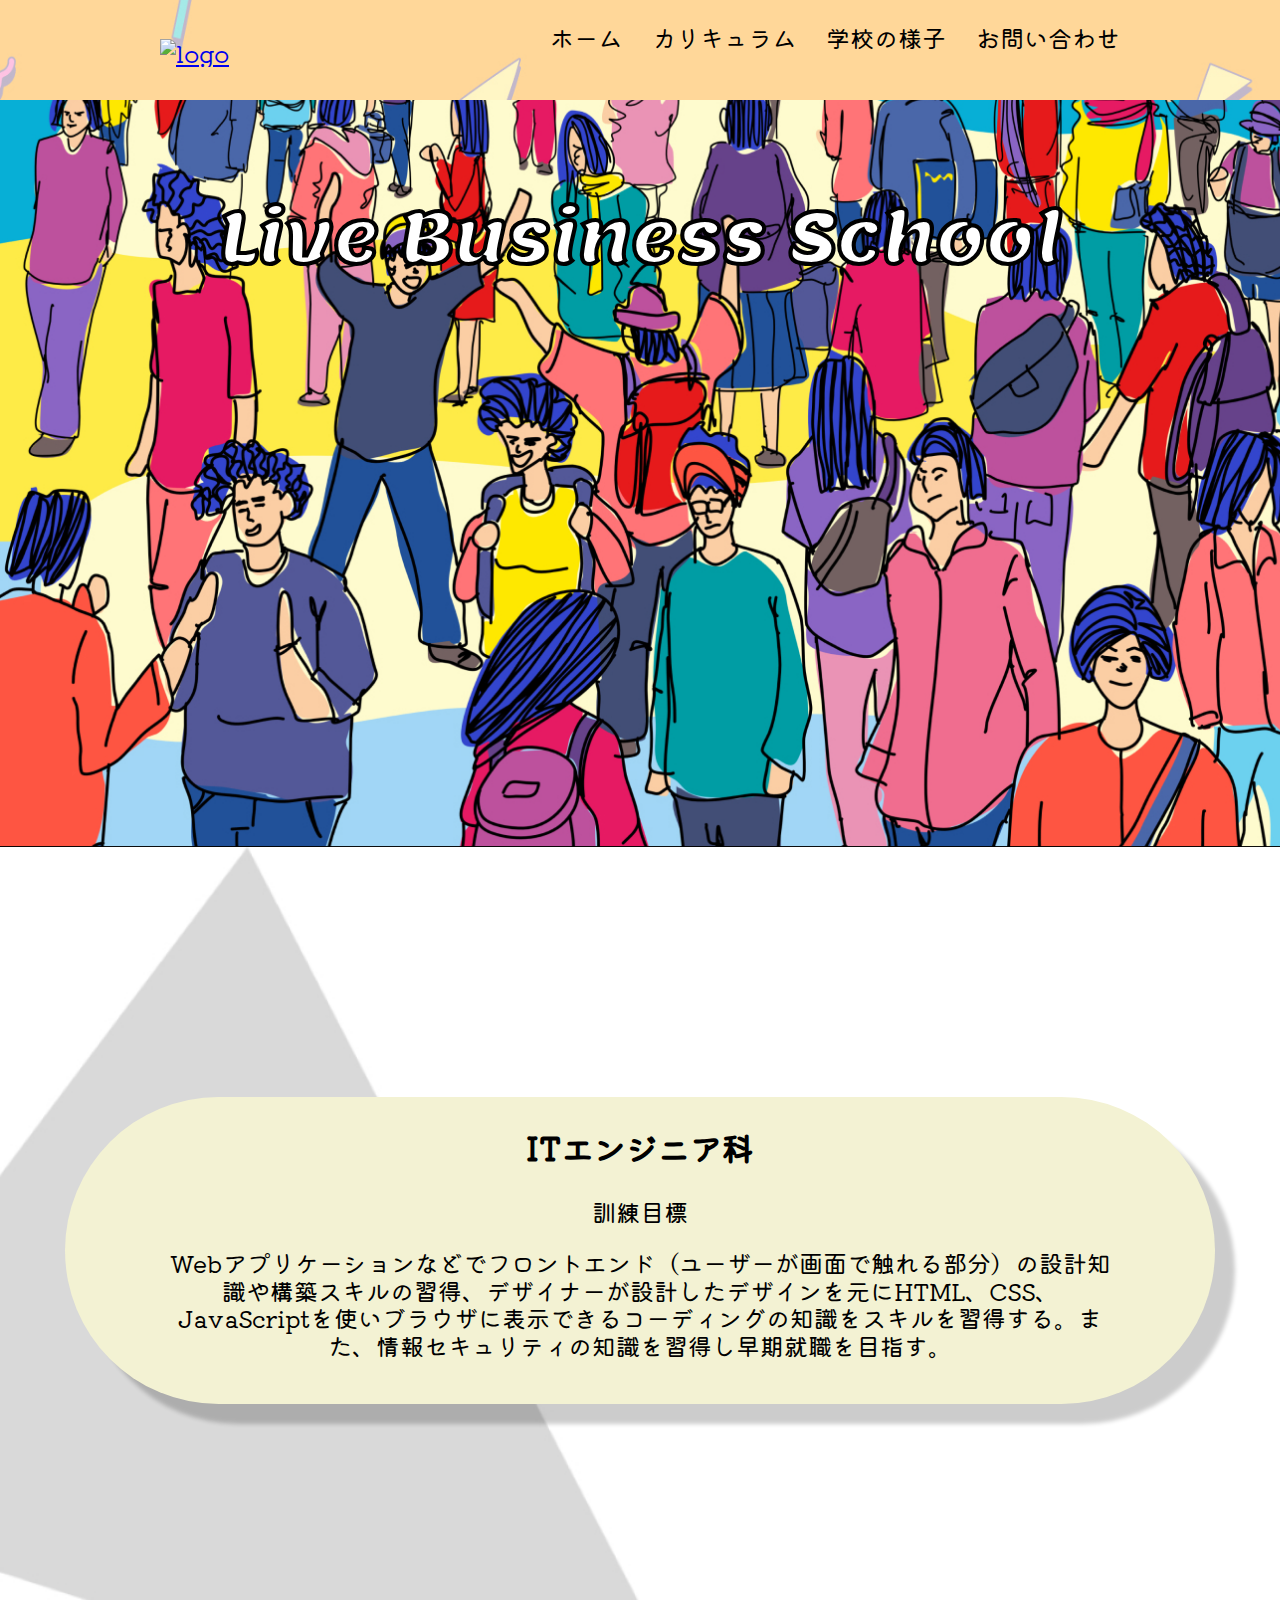
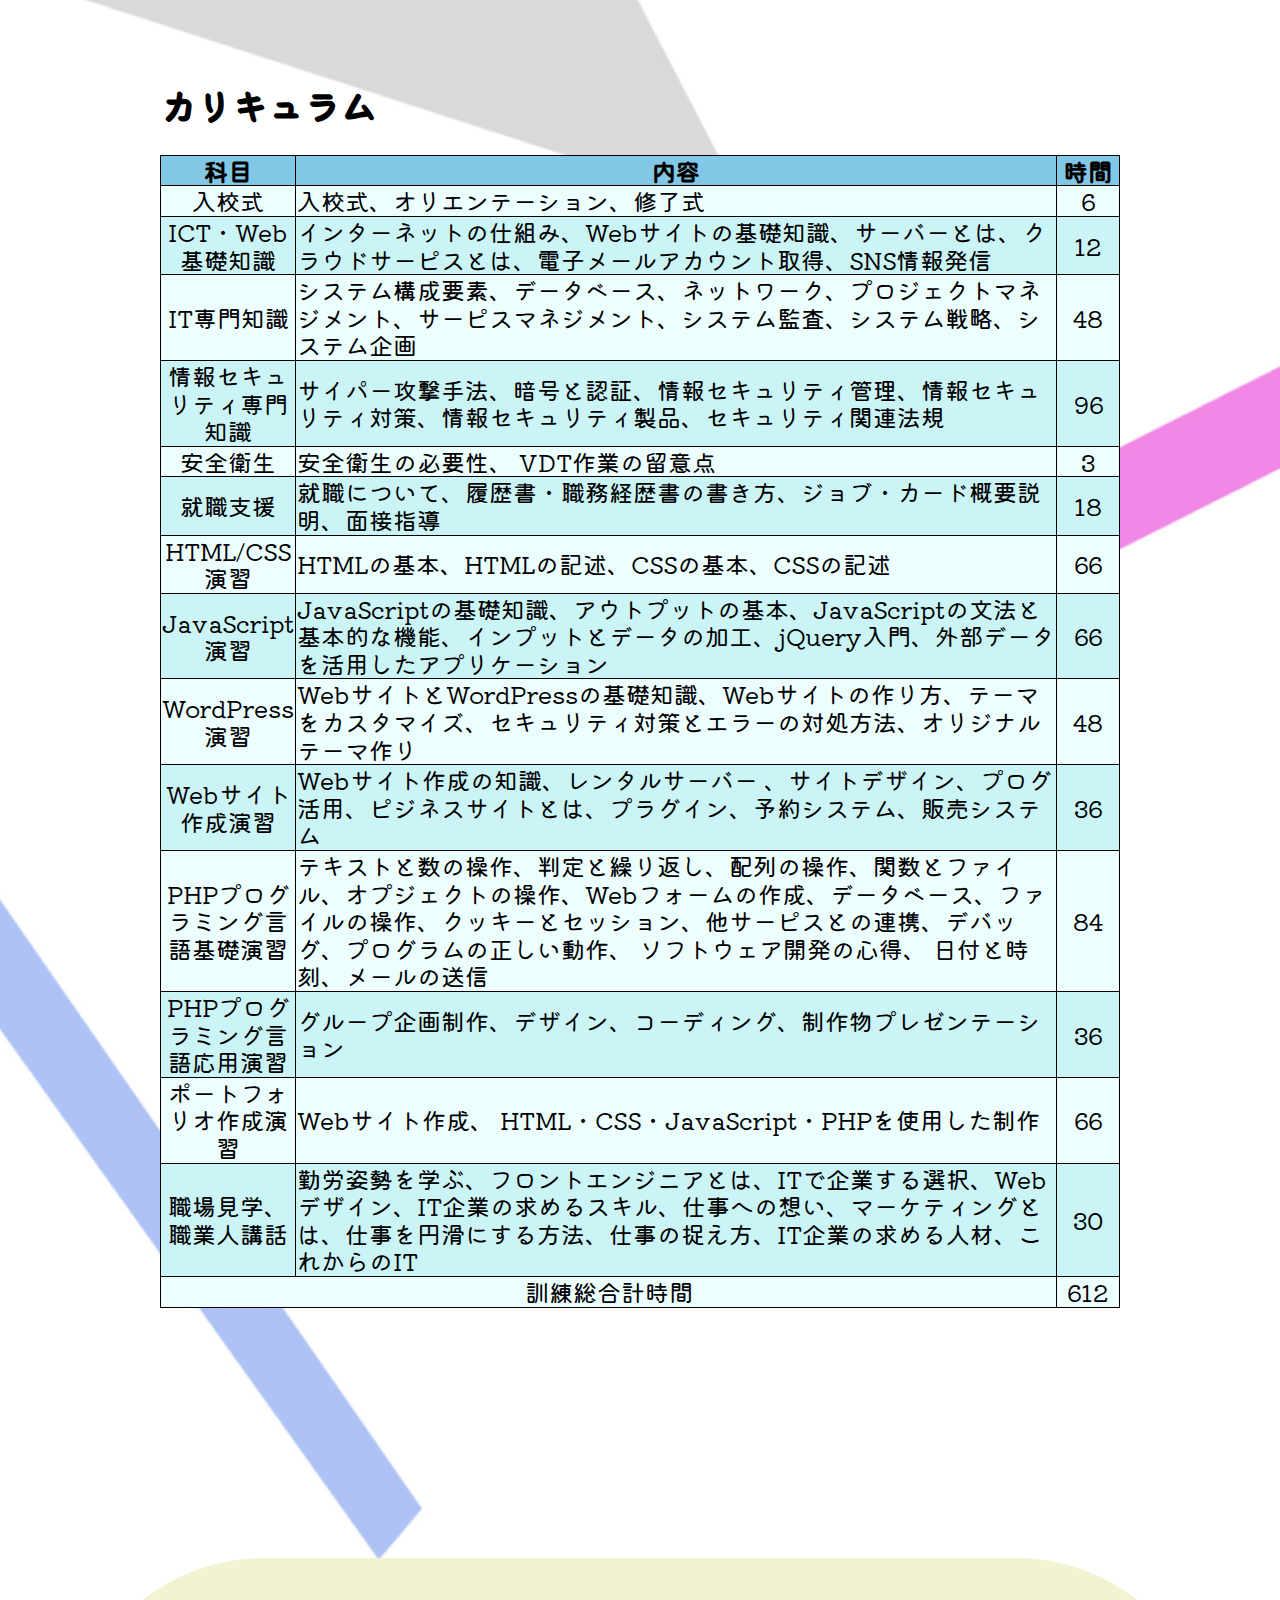
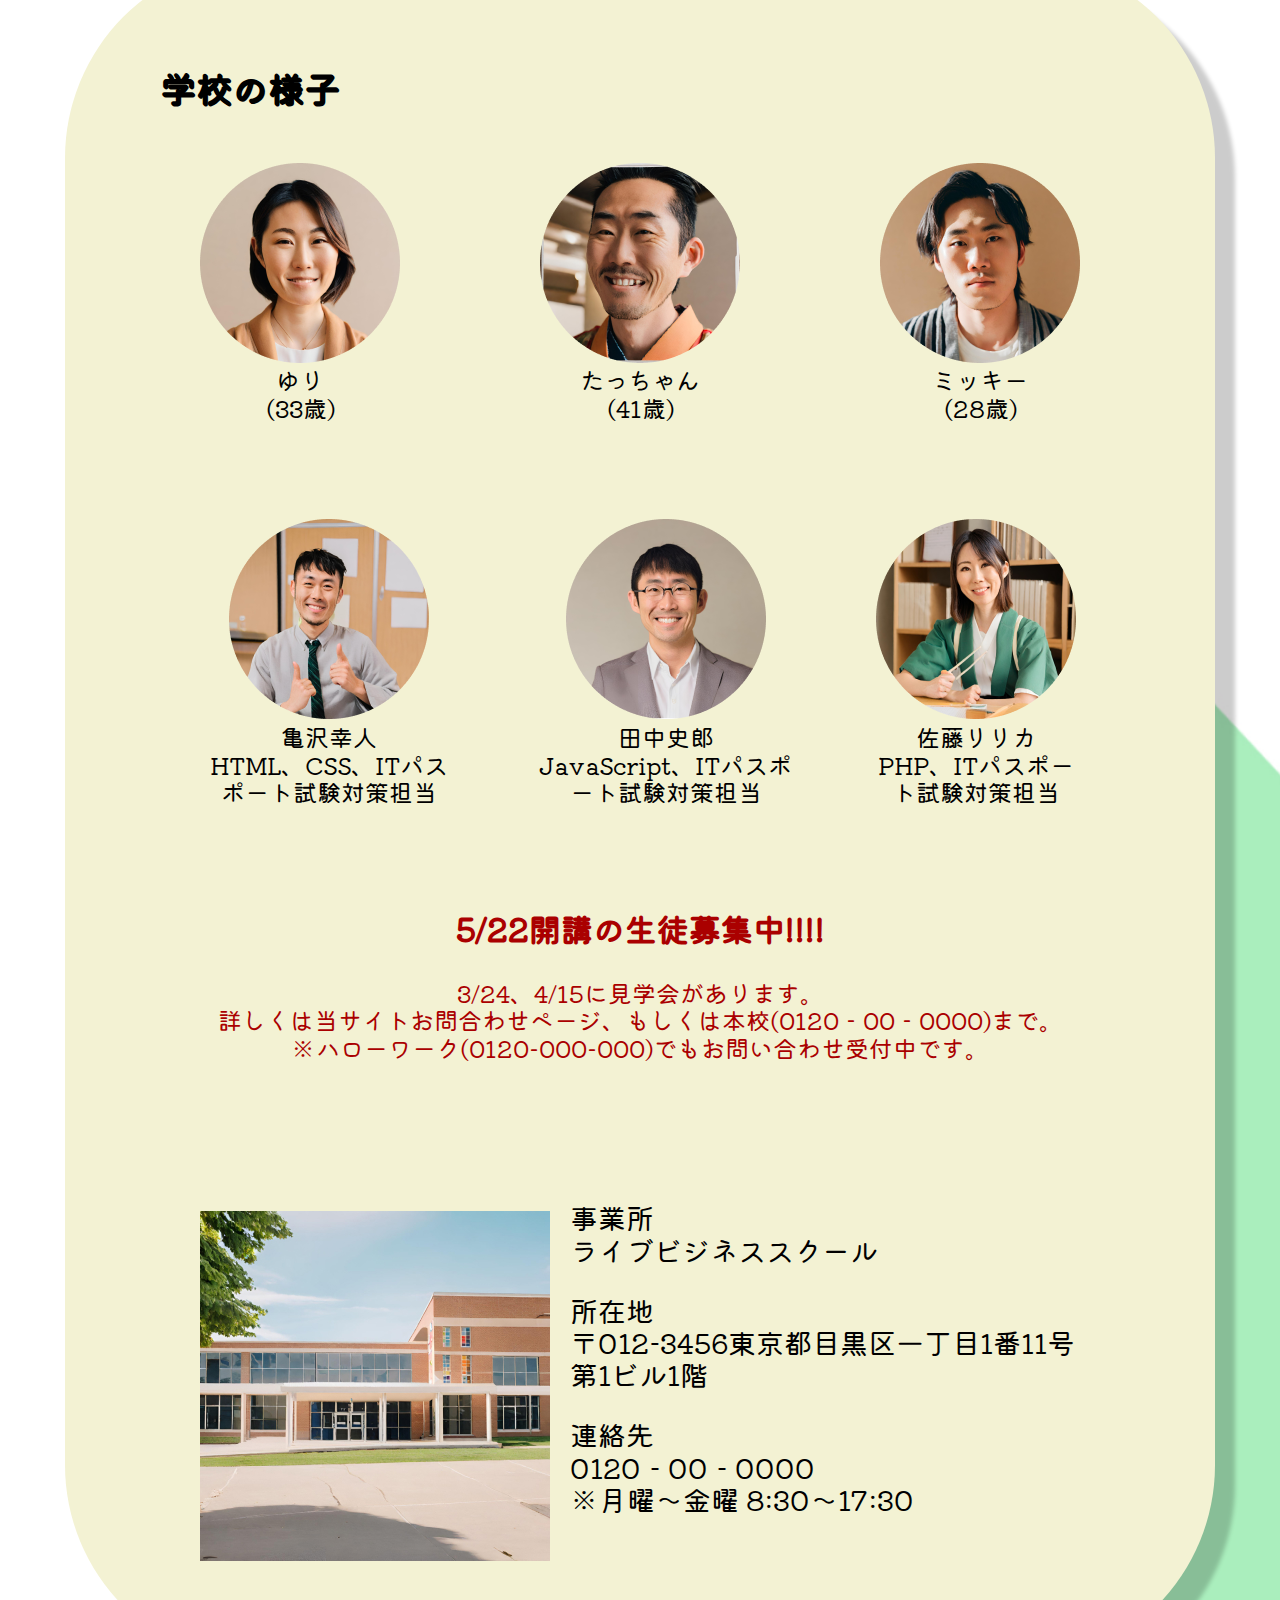
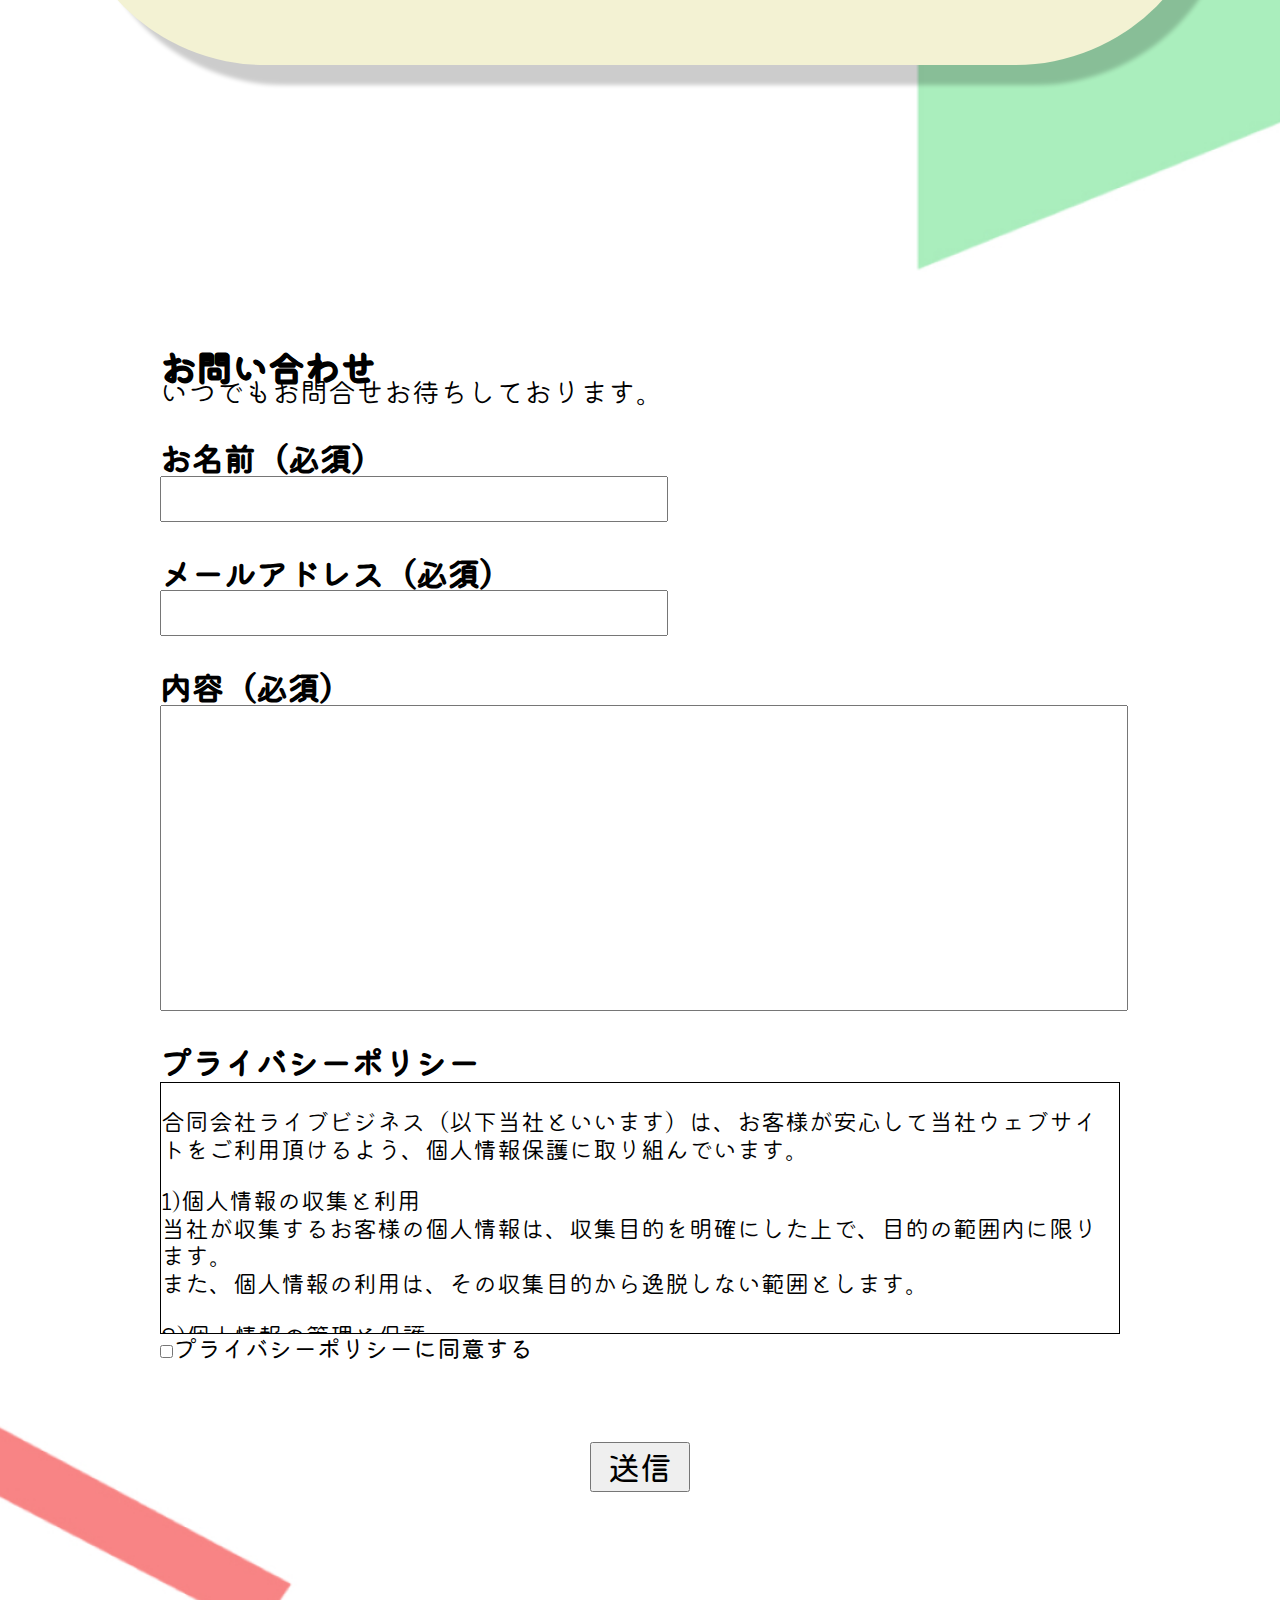
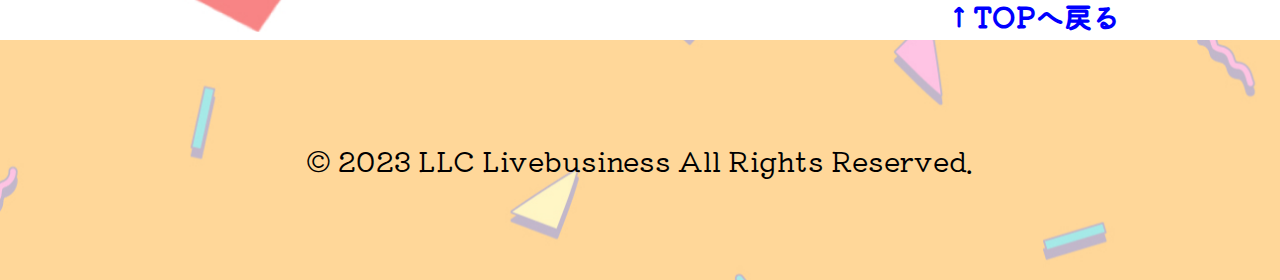
==== commit c4dbee3b: "Update index.html" ====
--- a/index.html
+++ b/index.html
@@ -17,7 +17,7 @@
 <body>
     <header>
         <div class="header_container">
-            <a href="index.html"><img class="header_logo" src="image/Rectangle_20-removebg-preview.png" alt="logo"></a>
+            <a href="index.html"><img class="header_logo" src="image/logo.png" alt="logo"></a>
             <nav>
                 <div class="menu-toggle">&#9776;</div>
                 <ul>
@@ -253,4 +253,4 @@
     <script src="js/script.js"></script>
 </body>
 
-</html>+</html>
